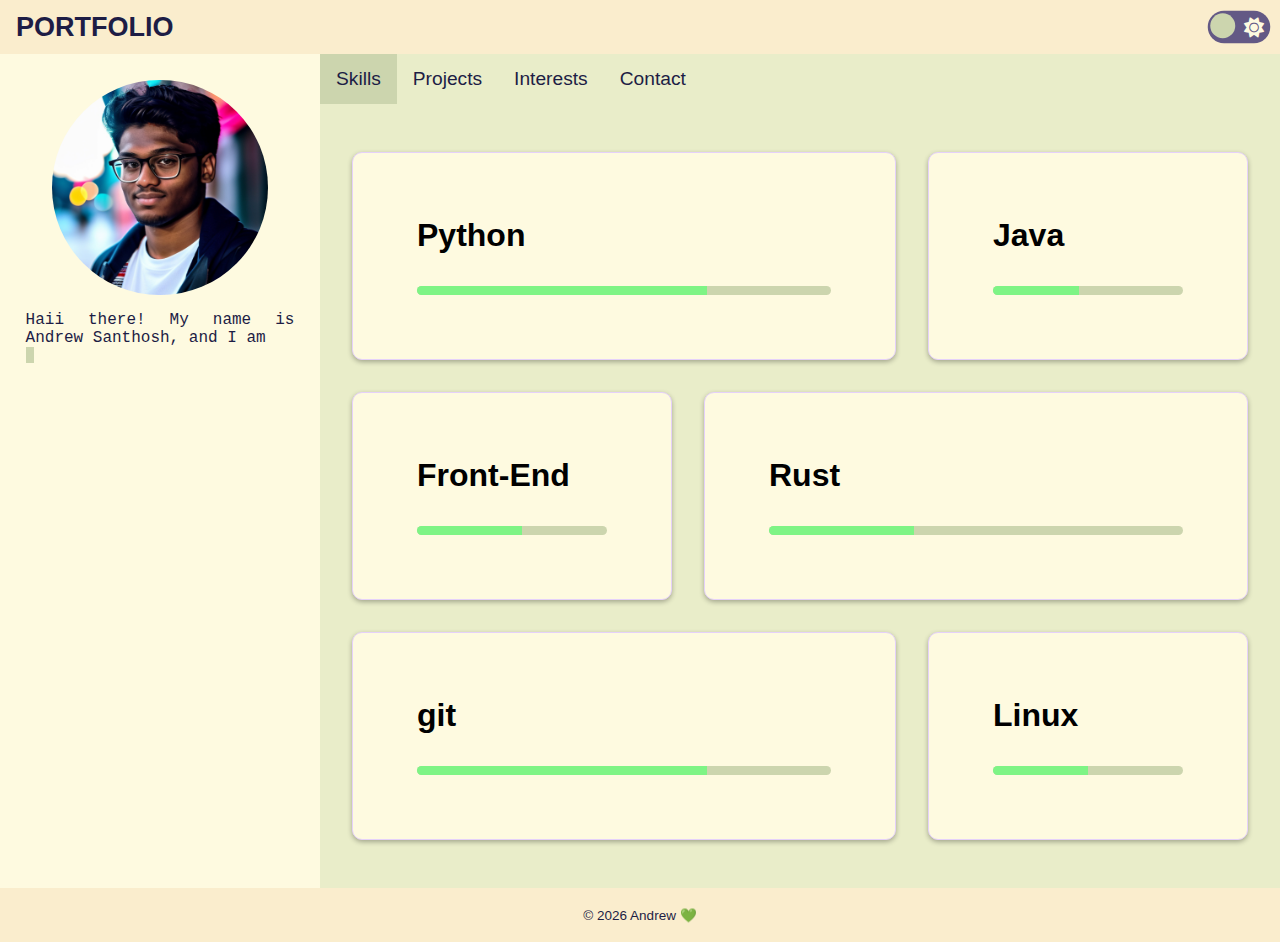
==== index.html @ c54ef0a6 "make code prettier" ====
<!DOCTYPE html>
<html lang="en" xmlns="http://www.w3.org/1999/html">
    <head>
        <meta charset="UTF-8" />
        <meta content="width=device-width, initial-scale=1.0" name="viewport" />
        <title>My Portfolio</title>
        <link
            href="https://cdnjs.cloudflare.com/ajax/libs/font-awesome/6.4.0/css/all.min.css"
            rel="stylesheet"
        />
        <link href="static/css/style.css" rel="stylesheet" />
        <link href="static/css/tab.css" rel="stylesheet" />
        <script src="static/js/main.js"></script>
    </head>
    <body>
        <header>
            <h1>PORTFOLIO</h1>
            <nav>
                <ul>
                    <div class="theme-switch">
                        <input class="checkbox" id="checkbox" type="checkbox" />
                        <label class="label" for="checkbox">
                            <i class="fas fa-moon"></i>
                            <i class="fas fa-sun"></i>
                            <div class="ball"></div>
                        </label>
                        <script src="static/js/changeTheme.js"></script>
                    </div>
                    <!-- TODO -->
                </ul>
            </nav>
        </header>
        <div class="container">
            <div class="left-container" id="left-container">
                <div class="profile-pic">
                    <img
                        alt="Profile Picture"
                        src="static/images/profile.jpg"
                    />
                </div>
                <div class="info">
                    <p id="intro"></p>
                </div>
                <span class="cursor" id="cursor"></span>
                <script>
                    setRandomIntro()
                </script>
            </div>
            <div class="right-container">
                <div class="tab">
                    <button
                        class="tab-links"
                        id="active"
                        onclick="openTab(event, 'Skills')"
                    >Skills</button>
                    <button
                        class="tab-links"
                        onclick="openTab(event, 'Projects')"
                    >Projects</button>
                    <button
                        class="tab-links"
                        onclick="openTab(event, 'Interests')"
                    >Interests</button>
                    <button
                        class="tab-links"
                        onclick="openTab(event, 'Contact')"
                    >Contact</button>
                </div>

                <!-- Tab content -->
                <div class="tab-content" id="Skills">
                    <link href="static/css/skills.css" rel="stylesheet" />
                    <div class="skill-cards" id="skill-cards"></div>
                    <script src="static/js/skills.js"></script>
                    <script>
                        addSkillCards()
                    </script>
                </div>

                <div class="tab-content" id="Projects">
                    <link href="static/css/projects.css" rel="stylesheet" />
                    <div class="project-cards" id="project-cards"></div>
                    <script src="static/js/projects.js"></script>
                    <script>
                        addProjectCards()
                    </script>
                </div>

                <div class="tab-content" id="Interests">
                    <link href="static/css/interests.css" rel="stylesheet" />
                    <div class="interest-cards" id="interest-cards"></div>
                    <script src="static/js/interests.js"></script>
                    <script>
                        addInterestCards()
                    </script>
                </div>

                <div class="tab-content" id="Contact">
                    <link href="static/css/contact.css" rel="stylesheet" />
                    <div class="contact-cards" id="contact-cards"></div>
                    <script src="static/js/contact.js"></script>
                    <script>
                        addContactCards()
                    </script>
                </div>

                <script>
                    document.getElementById('active').click()
                </script>
                <script>
                    window.addEventListener('resize', resizePageHeight)
                </script>
                <script>
                    resizePageHeight()
                </script>
            </div>
        </div>
        <footer>
            <p>
                &copy;
                <span id="currentYear">
                    <script>
                        setCurrentYear()
                    </script>
                </span>
                Andrew 💚
            </p>
        </footer>
    </body>
</html>
---- static/css/style.css ----
@import 'colors.css';

* {
    box-sizing: border-box;
    margin: 0;
    padding: 0;
    transition: all cubic-bezier(0.08, 1.25, 0, 1.25) 0.5s;
    @import url('https://fonts.googleapis.com/css2?family=Roboto:ital,wght@0,300;0,400;0,500;0,700;1,300;1,400;1,500;1,700&display=swap');
    @import url('https://fonts.googleapis.com/css2?family=Source+Code+Pro&display=swap');
}

.container {
    background-color: var(--secondary-color);
    display: flex;
    flex-direction: row;
    font-family: 'Roboto', sans-serif;
}

.dark .container {
    background-color: var(--secondary-color-dark);
}

.container h1 {
    font-size: 6vw;
    font-weight: bolder;
}

.container h2 {
    font-size: 4vw;
    font-weight: bold;
}

.container h3 {
    font-size: 2vw;
    font-weight: bold;
}

.container h4 {
    font-size: 1.8vw;
    font-weight: bold;
}

.container p {
    font-size: 1.5vw;
    font-weight: normal;
    margin-top: 0.5em;
}

.center-align {
    text-align: center;
}

.left-container {
    background-color: var(--secondary-color);
    color: var(--font-color);
    padding: 2vw;
    width: 25%;
}

.dark .left-container {
    background-color: var(--secondary-color-dark);
    color: var(--font-color-dark);
}

.profile-pic {
    align-items: center;
    display: flex;
    justify-content: center;
    pointer-events: none;
}

.profile-pic img {
    border-radius: 50%;
    max-height: 100%;
    max-width: 80%;
    position: relative;
    top: 0;
}

#personal-info-text {
    margin-top: 1em;
    text-align: center;
}

.info {
    display: flex;
    flex-direction: column;
    margin-top: 0.5em;
}

.info p {
    font-family: 'Source Code Pro', monospace;
    font-size: 1.25vw;
    margin-top: 0.5em;
    text-align: justify;
}

.cursor {
    animation: blink 0.5s infinite;
    background-color: var(--primary-color);
    display: inline-block;
    height: 1em;
    text-align: left;
    width: 0.5em;
}

@keyframes blink {
    50% {
        opacity: 0;
    }
}

.dark .cursor {
    background-color: var(--primary-color-dark);
}

header,
footer {
    align-items: center;
    background-color: var(--secondary-variant-color);
    color: var(--font-color);
    display: flex;
    font-family: 'Roboto', sans-serif;
    height: 6vh;
    justify-content: space-between;
    padding: 1em;
    position: relative;
    width: 100%;
}

.dark header,
.dark footer {
    background-color: var(--secondary-variant-color-dark);
    color: var(--font-color-dark);
}

.dark header a,
.dark footer a {
    color: var(--font-color-dark);
}

footer {
    justify-content: center;
    text-align: center;
}

header h1 {
    font-size: 3vh;
    font-weight: bolder;
}

footer p {
    font-size: 1.5vh;
    font-weight: 300;
}

.bold-text {
    font-weight: bold;
}

.right-container {
    background-color: var(--primary-variant-color);
    height: auto;
    width: 75%;
}

.dark .right-container {
    background-color: var(--primary-variant-color-dark);
}

.checkbox {
    opacity: 0;
    position: absolute;
}

.label {
    align-items: center;
    background-color: var(--primary-color-dark);
    border-radius: 50px;
    display: flex;
    height: 1.625em;
    justify-content: space-between;
    padding: 0.3125em;
    position: relative;
    transform: scale(1.25);
    width: 3.125em;
}

.dark .label {
    background-color: var(--primary-color);
}

.ball {
    background-color: var(--primary-color);
    border-radius: 50%;
    height: 1.25em;
    left: 0.125em;
    position: absolute;
    top: 0.125em;
    width: 1.25em;
}

.dark .ball {
    background-color: var(--primary-color-dark);
}

.checkbox:checked + .label .ball {
    transform: translateX(1.5em);
}

.fa-moon {
    color: var(--primary-color-dark);
}

.fa-sun {
    color: var(--secondary-color);
}

@media screen and (max-width: 800px) {
    .container {
        flex-direction: column;
    }

    .container h1 {
        font-size: 6vh;
    }

    .container h2 {
        font-size: 4vh;
    }

    .container h3 {
        font-size: 2vh;
    }

    .container h4 {
        font-size: 1.7vh;
        padding-top: 0.5em;
    }

    .container p {
        font-size: 1.5vh;
    }

    .left-container {
        display: block;
        width: 100%;
    }

    .right-container {
        width: 100%;
    }

    .profile-pic img {
        border-radius: 50%;
        max-height: 100%;
        max-width: 25%;
    }

    #personal-info-text {
        margin-top: 0;
        text-align: left;
    }

    .info {
        display: block;
        margin-top: 0.5em;
    }

    .info p {
        font-size: 1.7vh;
        margin-top: 1em;
        text-align: justify;
    }

    .label {
        transform: scale(1);
    }
}

@media screen and (max-width: 480px) {
    .profile-pic img {
        max-width: 50%;
    }
}
---- static/css/tab.css ----
@import 'colors.css';

.tab {
    background-color: var(--primary-variant-color);
    color: var(--font-color);
    overflow: hidden;
}

.dark .tab {
    background-color: var(--primary-variant-color-dark);
    color: var(--font-color-dark);
}

.tab button {
    background-color: inherit;
    border: none;
    color: var(--font-color);
    cursor: pointer;
    float: left;
    font-size: 1.5vw;
    outline: none;
    padding: 14px 16px;
}

.dark .tab button {
    color: var(--font-color-dark);
}

.tab button:hover {
    background-color: var(--hover-color);
}

.dark .tab button:hover {
    background-color: var(--hover-color-dark);
}

.tab button.active {
    background-color: var(--primary-color);
}

.dark .tab button.active {
    background-color: var(--primary-color-dark);
}

@media screen and (max-width: 800px) {
    .tab button {
        font-size: 1.5vh;
    }
}
---- static/css/skills.css ----
@import 'colors.css';

.skill-cards {
    align-items: center;
    display: flex;
    flex-wrap: wrap;
    gap: 2em;
    justify-content: center;
    justify-items: center;
    margin-bottom: 3em;
    margin-top: 3em;
}

.card,
.wide-card {
    background-color: var(--secondary-color);
    border: 1px solid #e5d1fa;
    border-radius: 10px;
    box-shadow: 0 2px 5px rgba(0, 0, 0, 0.3);
    padding: 4em;
    width: calc(40% - 4em);
}

.wide-card {
    width: calc(60% - 2em);
}

.dark .card,
.dark .wide-card {
    background: var(--secondary-color-dark);
    border: 1px solid #555555;
    color: var(--font-color-dark);
}

.card:hover,
.wide-card:hover {
    background-color: var(--hover-color);
    transform: translateY(-5px);
}

.dark .card:hover,
.dark .wide-card:hover {
    background-color: var(--hover-color-dark);
}

.skill-cards h3 {
    font-size: 2rem;
    font-weight: bold;
    margin-bottom: 1em;
}

.progress-bar {
    background-color: var(--primary-color);
    border-radius: 10px;
    height: 1vh;
    overflow: hidden;
    width: 100%;
}

.dark .progress-bar {
    background-color: var(--primary-color-dark);
}

.progress {
    height: 100%;
    width: 0;
}

@media screen and (max-width: 800px) {
    .skill-cards {
        flex-wrap: wrap;
        justify-content: center;
    }

    .card,
    .wide-card {
        padding: 2em;
        width: calc(100% - 2em);
    }
}
---- static/css/projects.css ----
@import 'colors.css';

.project-cards {
    align-items: stretch;
    display: flex;
    flex-wrap: wrap;
    gap: 2em;
    justify-content: center;
    justify-items: center;
    margin-bottom: 3em;
    margin-top: 3em;
    position: relative;
}

.project-card {
    background-color: var(--secondary-color);
    border: 1px solid #e5d1fa;
    border-radius: 10px;
    box-shadow: 0 2px 5px rgba(0, 0, 0, 0.3);
    width: calc(50% - 3em);
}

.dark .project-card {
    background: var(--secondary-color-dark);
    border: 1px solid #555555;
    color: var(--font-color-dark);
}

.project-card:hover {
    background-color: var(--hover-color);
    transform: translateY(-5px);
}

.dark .project-card:hover {
    background-color: var(--hover-color-dark);
}

.project-content {
    padding: 2em;
}

.project-content h3 {
    font-size: 2rem;
    font-weight: bold;
    margin-bottom: 1em;
}

.project-content p {
    color: var(--font-color);
    font-size: 1.2rem;
    line-height: 1.5;
    margin-bottom: 0;
    text-align: justify;
}

.dark .project-content p {
    color: var(--font-color-dark);
}

.project-pic {
    height: 55%;
}

.project-pic img {
    border-radius: 10px;
    height: 100%;
    object-fit: cover;
    width: 100%;
}

.project-tags {
    display: flex;
    flex-wrap: wrap;
    gap: 1em;
    opacity: 0;
    padding: 1em;
    pointer-events: none;
    position: inherit;
}

.project-tags span {
    background-color: var(--primary-color);
    border-radius: 10px;
    color: var(--font-color);
    font-size: 1.2rem;
    padding: 0.5em 1em;
}

.dark .project-tags span {
    background-color: var(--primary-color-dark);
    color: var(--font-color-dark);
}

.project-card:hover .project-tags {
    opacity: 100%;
    pointer-events: all;
}

@media screen and (max-width: 800px) {
    .project-cards {
        align-content: center;
        flex-direction: column;
    }

    .project-card {
        height: auto;
        width: calc(100% - 2em);
    }

    .project-content {
        padding: 1em;
    }

    .project-content h3 {
        font-size: 1.5rem;
        font-weight: bold;
        margin-bottom: 1em;
    }

    .project-content p {
        font-size: 1rem;
        line-height: 1.4;
        margin-bottom: 0;
        text-align: justify;
    }

    .project-tags {
        gap: 0.5em;
        opacity: 1;
        pointer-events: all;
        position: inherit;
    }
}
---- static/css/interests.css ----
@import 'colors.css';

.interest-cards {
    align-items: center;
    display: flex;
    flex-wrap: wrap;
    gap: 2em;
    justify-content: center;
    justify-items: center;
    margin-bottom: 3em;
    margin-top: 3em;
}

.interest-card {
    background-color: var(--secondary-color);
    border: 1px solid #e5d1fa;
    border-radius: 10px;
    box-shadow: 0 2px 5px rgba(0, 0, 0, 0.3);
    display: flex;
    flex-direction: row;
    height: auto;
    width: calc(100% - 4em);
}

.dark .interest-card {
    background: var(--secondary-color-dark);
    border: 1px solid #555555;
    color: var(--font-color-dark);
}

.interest-card:hover {
    background-color: var(--hover-color);
    transform: translateY(-5px);
}

.dark .interest-card:hover {
    background-color: var(--hover-color-dark);
}

.interest-content {
    align-items: center;
    display: flex;
    flex-direction: column;
    gap: 1em;
    justify-content: center;
    padding: 3em;
    text-align: justify;
    width: 75%;
}

.interest-content h3 {
    font-size: 2rem;
    font-weight: bold;
}

.interest-pic {
    position: relative;
    width: 25%;
}

.interest-pic img {
    bottom: 0;
    margin: auto;
    max-height: 100%;
    object-fit: scale-down;
    position: absolute;
    top: 0;
    width: 100%;
}

.interest-pic::before {
    background-image: linear-gradient(
        to right,
        rgba(255, 255, 255, 0),
        #fefae0aa
    );
    border-radius: 10px;
    content: '';
    height: 100%;
    left: 0;
    pointer-events: none;
    position: absolute;
    top: 0;
    width: 100%;
    z-index: 1;
}

.dark .interest-pic::before {
    background-image: linear-gradient(
        to right,
        rgba(255, 255, 255, 0),
        #393053aa
    );
}

@media screen and (max-width: 800px) {
    .interest-card {
        width: calc(100% - 2em);
    }

    .interest-content {
        padding: 1em;
        width: 60%;
    }

    .interest-content h3 {
        font-size: 1.5rem;
    }

    .interest-pic {
        width: 40%;
    }

    .interest-pic img {
        max-height: 50%;
    }
}
---- static/css/contact.css ----
@import 'colors.css';

.contact-cards {
    align-items: center;
    background-color: var(--primary-variant-color);
    color: var(--font-color);
    display: flex;
    flex-direction: row;
    flex-wrap: wrap;
    gap: 2em;
    justify-content: center;
    margin-bottom: 3em;
    margin-top: 3em;
}

.dark .contact-cards {
    background-color: var(--primary-variant-color-dark);
    color: var(--font-color-dark);
}

.contact-item {
    background-color: var(--secondary-color);
    border: 1px solid #e5d1fa;
    border-radius: 10px;
    box-shadow: 0 2px 5px rgba(0, 0, 0, 0.1);
    padding: 2em;
    width: calc(50% - 3em);
}

.dark .contact-item {
    background-color: var(--secondary-color-dark);
    border: 1px solid #555555;
    color: var(--font-color-dark);
}

.contact-item:hover {
    background-color: var(--hover-color);
    transform: translateY(-5px);
}

.dark .contact-item:hover {
    background-color: var(--hover-color-dark);
}

.contact-item h3 {
    font-size: 2rem;
    font-weight: bold;
    margin-bottom: 1em;
}

.contact-item p {
    color: var(--font-color);
    font-size: 1.2rem;
    line-height: 1.5;
    margin-bottom: 0;
}

.dark .contact-item p {
    color: var(--font-color-dark);
}

.contact-item a {
    color: var(--font-color);
    text-decoration: none;
}

.dark .contact-item a {
    color: #bbbbbb;
}

@media screen and (max-width: 800px) {
    .contact-cards {
        flex-direction: column;
    }

    .contact-item {
        height: auto;
        width: calc(100% - 2em);
    }

    .contact-item h3 {
        font-size: 1.5rem;
        margin-bottom: 0.5em;
    }

    .contact-item p {
        font-size: 1rem;
    }

    .contact-item a {
        font-size: 0.8rem;
    }
}
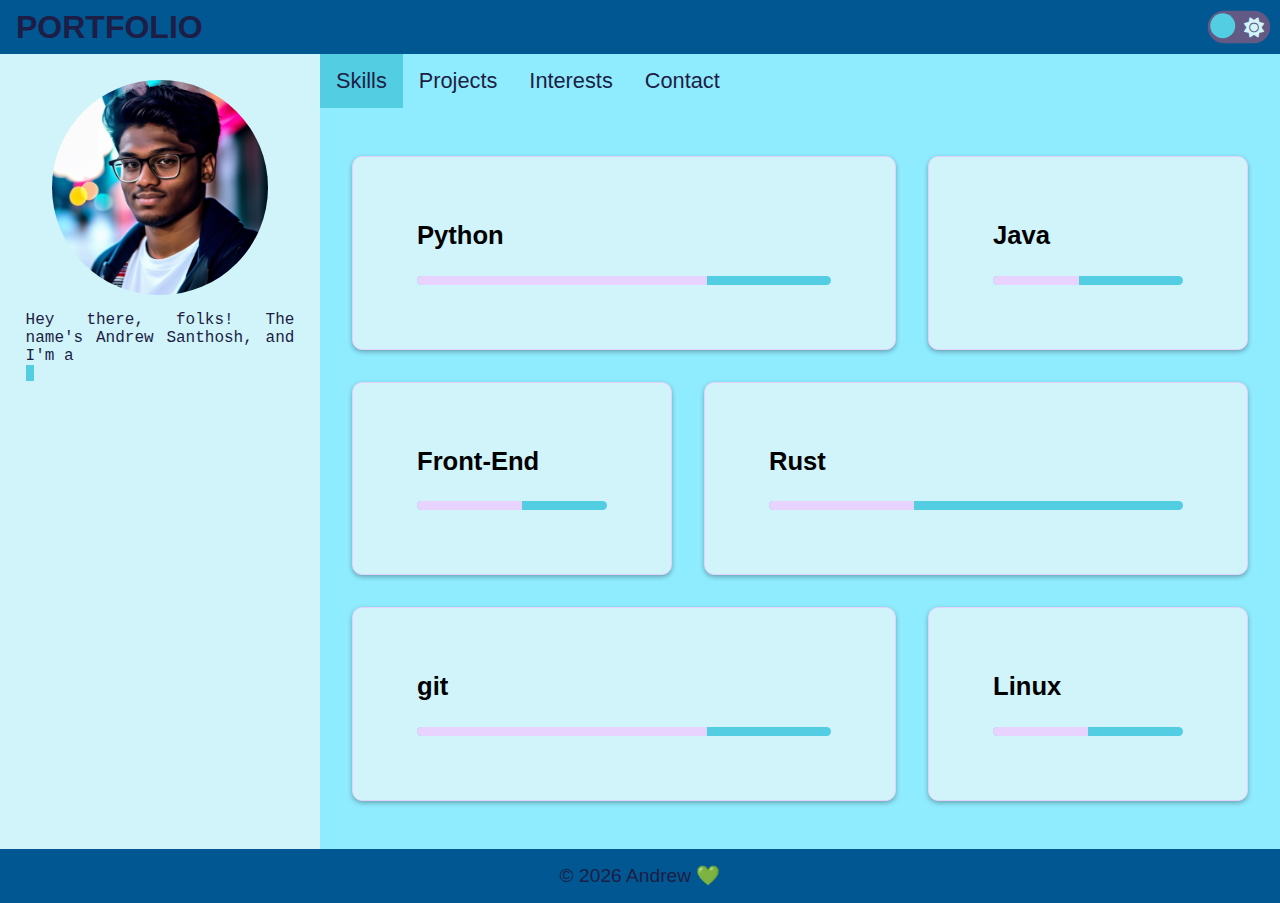
==== commit 3277aac2: "smul changes" ====
--- a/index.html
+++ b/index.html
@@ -107,12 +107,6 @@
                 <script>
                     document.getElementById('active').click()
                 </script>
-                <script>
-                    window.addEventListener('resize', resizePageHeight)
-                </script>
-                <script>
-                    resizePageHeight()
-                </script>
             </div>
         </div>
         <footer>
--- a/static/css/style.css
+++ b/static/css/style.css
@@ -55,6 +55,7 @@
     color: var(--font-color);
     padding: 2vw;
     width: 25%;
+    height: auto;
 }
 
 .dark .left-container {
@@ -145,12 +146,12 @@
 }
 
 header h1 {
-    font-size: 3vh;
+    font-size: 2.5vw;
     font-weight: bolder;
 }
 
 footer p {
-    font-size: 1.5vh;
+    font-size: 1.5vw;
     font-weight: 300;
 }
 
@@ -276,6 +277,14 @@
     .label {
         transform: scale(1);
     }
+
+    footer p {
+        font-size: 1.5vh;
+    }
+
+    header h1 {
+        font-size: 3vh;
+    }
 }
 
 @media screen and (max-width: 480px) {
--- a/static/css/tab.css
+++ b/static/css/tab.css
@@ -17,7 +17,7 @@
     color: var(--font-color);
     cursor: pointer;
     float: left;
-    font-size: 1.5vw;
+    font-size: 1.7vw;
     outline: none;
     padding: 14px 16px;
 }
@@ -44,6 +44,6 @@
 
 @media screen and (max-width: 800px) {
     .tab button {
-        font-size: 1.5vh;
+        font-size: 1.7vh;
     }
 }
--- a/static/css/skills.css
+++ b/static/css/skills.css
@@ -44,7 +44,7 @@
 }
 
 .skill-cards h3 {
-    font-size: 2rem;
+    font-size: 2vw;
     font-weight: bold;
     margin-bottom: 1em;
 }
@@ -77,4 +77,8 @@
         padding: 2em;
         width: calc(100% - 2em);
     }
+
+    .skill-cards h3 {
+        font-size: 2vh;
+    }
 }
--- a/static/css/projects.css
+++ b/static/css/projects.css
@@ -40,14 +40,14 @@
 }
 
 .project-content h3 {
-    font-size: 2rem;
+    font-size: 2vw;
     font-weight: bold;
     margin-bottom: 1em;
 }
 
 .project-content p {
     color: var(--font-color);
-    font-size: 1.2rem;
+    font-size: 1.5vw;
     line-height: 1.5;
     margin-bottom: 0;
     text-align: justify;
@@ -82,7 +82,7 @@
     background-color: var(--primary-color);
     border-radius: 10px;
     color: var(--font-color);
-    font-size: 1.2rem;
+    font-size: 1.2vw;
     padding: 0.5em 1em;
 }
 
@@ -130,4 +130,8 @@
         pointer-events: all;
         position: inherit;
     }
+
+    .project-tags span {
+        font-size: 1.5vh;
+    }
 }
--- a/static/css/interests.css
+++ b/static/css/interests.css
@@ -49,8 +49,12 @@
 }
 
 .interest-content h3 {
-    font-size: 2rem;
+    font-size: 2vw;
     font-weight: bold;
+}
+
+.interest-content p {
+    font-size: 1.5vw;
 }
 
 .interest-pic {
@@ -104,7 +108,11 @@
     }
 
     .interest-content h3 {
-        font-size: 1.5rem;
+        font-size: 2vh;
+    }
+
+    .interest-content p {
+        font-size: 1.5vh;
     }
 
     .interest-pic {
--- a/static/css/contact.css
+++ b/static/css/contact.css
@@ -43,14 +43,14 @@
 }
 
 .contact-item h3 {
-    font-size: 2rem;
+    font-size: 2vw;
     font-weight: bold;
     margin-bottom: 1em;
 }
 
 .contact-item p {
     color: var(--font-color);
-    font-size: 1.2rem;
+    font-size: 1.2vw;
     line-height: 1.5;
     margin-bottom: 0;
 }
@@ -79,15 +79,15 @@
     }
 
     .contact-item h3 {
-        font-size: 1.5rem;
-        margin-bottom: 0.5em;
+        font-size: 2vh;
+        margin-bottom: 0.5vh;
     }
 
     .contact-item p {
-        font-size: 1rem;
+        font-size: 1.5vh;
     }
 
     .contact-item a {
-        font-size: 0.8rem;
+        font-size: 0.8vh;
     }
 }
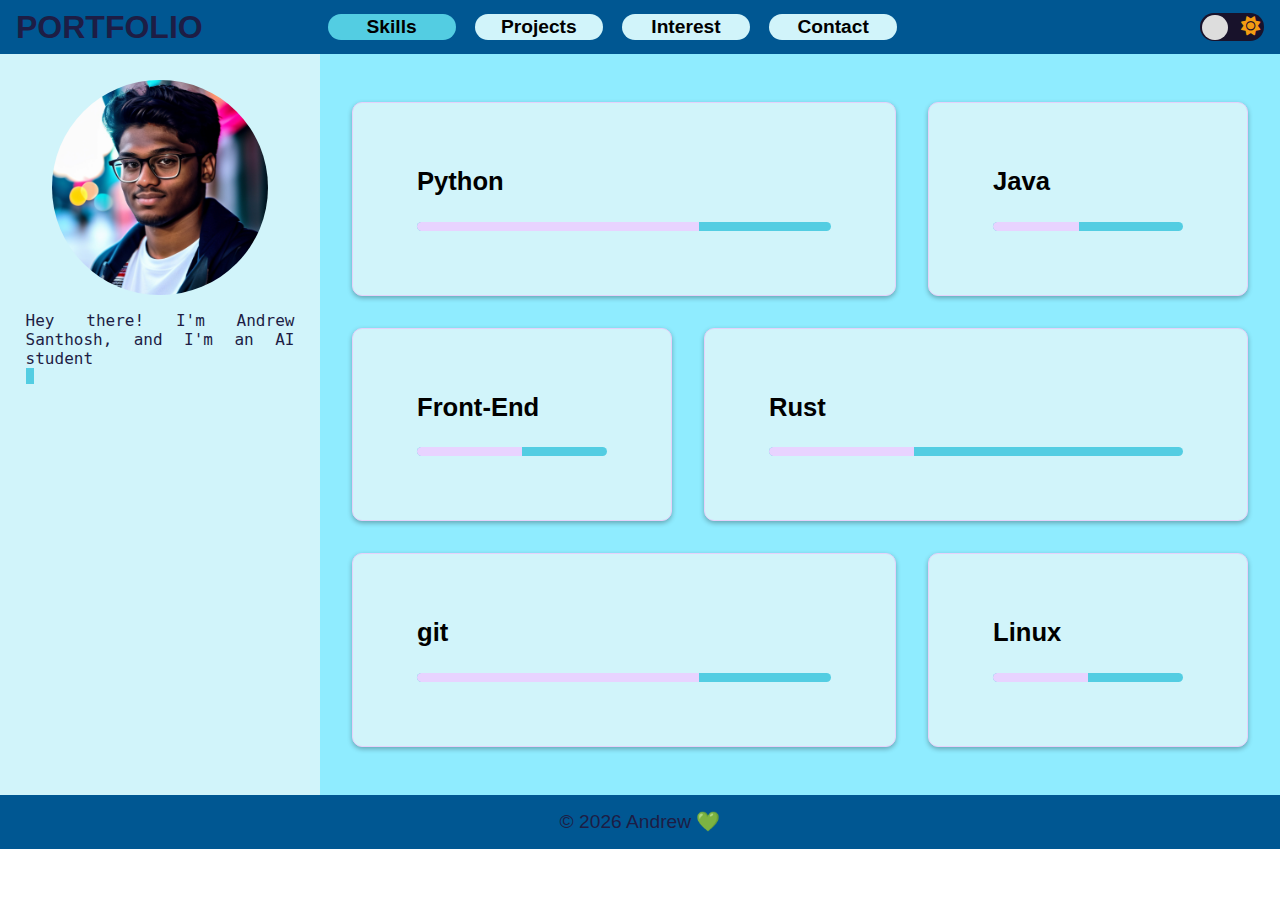
==== commit 8acdb1b7: "improve tab buttons removed zombie code" ====
--- a/index.html
+++ b/index.html
@@ -9,26 +9,82 @@
             rel="stylesheet"
         />
         <link href="static/css/style.css" rel="stylesheet" />
-        <link href="static/css/tab.css" rel="stylesheet" />
         <script src="static/js/main.js"></script>
     </head>
     <body>
         <header>
-            <h1>PORTFOLIO</h1>
-            <nav>
-                <ul>
-                    <div class="theme-switch">
-                        <input class="checkbox" id="checkbox" type="checkbox" />
-                        <label class="label" for="checkbox">
-                            <i class="fas fa-moon"></i>
-                            <i class="fas fa-sun"></i>
-                            <div class="ball"></div>
-                        </label>
-                        <script src="static/js/changeTheme.js"></script>
-                    </div>
-                    <!-- TODO -->
-                </ul>
-            </nav>
+            <h1 id="page-title">PORTFOLIO</h1>
+            <div class="nav-buttons">
+                <button
+                    class="nav-button-item"
+                    id="active"
+                    onclick="openTab(event, 'Skills')"
+                >
+                    Skills
+                </button>
+                <button
+                    class="nav-button-item"
+                    onclick="openTab(event, 'Projects')"
+                >
+                    Projects
+                </button>
+                <button
+                    class="nav-button-item"
+                    onclick="openTab(event, 'Interests')"
+                >
+                    Interest
+                </button>
+                <button
+                    class="nav-button-item"
+                    onclick="openTab(event, 'Contact')"
+                >
+                    Contact
+                </button>
+            </div>
+
+            <div class="theme-switch">
+                <input class="checkbox" id="toggle-night" type="checkbox" />
+                <label class="checkbox-label" for="toggle-night">
+                    <i class="fas fa-moon"></i>
+                    <i class="fas fa-sun"></i>
+                    <span class="ball"></span>
+                </label>
+
+                <script src="static/js/changeTheme.js"></script>
+            </div>
+            <script>
+                const navButtons = document.querySelector('.nav-buttons')
+                const themeSwitch = document.querySelector('.theme-switch')
+                const header = document.querySelector('header')
+
+                // Detect changes in the screen width
+                window.addEventListener('resize', function () {
+                    const screenWidth =
+                        window.innerWidth ||
+                        document.documentElement.clientWidth ||
+                        document.body.clientWidth
+                    console.log(screenWidth)
+
+                    // If the screen width is less than 800px and the divs haven't been swapped, swap them
+                    if (screenWidth < 800) {
+                        header.insertBefore(themeSwitch, navButtons)
+                        console.log('swapped')
+                    }
+                    // If the screen width is greater than or equal to 800px and the divs have been swapped, swap them back
+                    else if (screenWidth >= 800) {
+                        header.insertBefore(navButtons, themeSwitch)
+                    }
+                })
+
+                // Swap the positions of the div elements on page load if necessary
+                const screenWidth =
+                    window.innerWidth ||
+                    document.documentElement.clientWidth ||
+                    document.body.clientWidth
+                if (screenWidth < 800) {
+                    header.insertBefore(themeSwitch, navButtons)
+                }
+            </script>
         </header>
         <div class="container">
             <div class="left-container" id="left-container">
@@ -47,27 +103,6 @@
                 </script>
             </div>
             <div class="right-container">
-                <div class="tab">
-                    <button
-                        class="tab-links"
-                        id="active"
-                        onclick="openTab(event, 'Skills')"
-                    >Skills</button>
-                    <button
-                        class="tab-links"
-                        onclick="openTab(event, 'Projects')"
-                    >Projects</button>
-                    <button
-                        class="tab-links"
-                        onclick="openTab(event, 'Interests')"
-                    >Interests</button>
-                    <button
-                        class="tab-links"
-                        onclick="openTab(event, 'Contact')"
-                    >Contact</button>
-                </div>
-
-                <!-- Tab content -->
                 <div class="tab-content" id="Skills">
                     <link href="static/css/skills.css" rel="stylesheet" />
                     <div class="skill-cards" id="skill-cards"></div>
--- a/static/css/style.css
+++ b/static/css/style.css
@@ -20,36 +20,6 @@
     background-color: var(--secondary-color-dark);
 }
 
-.container h1 {
-    font-size: 6vw;
-    font-weight: bolder;
-}
-
-.container h2 {
-    font-size: 4vw;
-    font-weight: bold;
-}
-
-.container h3 {
-    font-size: 2vw;
-    font-weight: bold;
-}
-
-.container h4 {
-    font-size: 1.8vw;
-    font-weight: bold;
-}
-
-.container p {
-    font-size: 1.5vw;
-    font-weight: normal;
-    margin-top: 0.5em;
-}
-
-.center-align {
-    text-align: center;
-}
-
 .left-container {
     background-color: var(--secondary-color);
     color: var(--font-color);
@@ -76,11 +46,6 @@
     max-width: 80%;
     position: relative;
     top: 0;
-}
-
-#personal-info-text {
-    margin-top: 1em;
-    text-align: center;
 }
 
 .info {
@@ -117,16 +82,126 @@
 
 header,
 footer {
-    align-items: center;
     background-color: var(--secondary-variant-color);
     color: var(--font-color);
-    display: flex;
+    display: inline-flex;
     font-family: 'Roboto', sans-serif;
     height: 6vh;
-    justify-content: space-between;
     padding: 1em;
     position: relative;
     width: 100%;
+    justify-content: flex-start;
+    align-items: center;
+}
+
+#page-title {
+    margin: 0;
+    font-size: 2.5vw;
+    width: 25%;
+}
+
+.nav-buttons {
+    display: inline-flex;
+    flex-direction: row;
+    justify-content: flex-start;
+    width: 70%;
+}
+
+.nav-button-item {
+    margin-right: 1em;
+    width: 10vw;
+    height: 2vw;
+    border-radius: 50px;
+    text-align: center;
+    background-color: var(--secondary-color);
+    cursor: pointer;
+    border: none;
+    font-size: 1.5vw;
+    font-weight: bold;
+}
+
+.dark .nav-button-item {
+    background-color: var(--secondary-color-dark);
+    color: var(--font-color-dark);
+}
+
+.nav-button-item button {
+    background-color: transparent;
+    border: none;
+    color: var(--font-color);
+    cursor: pointer;
+    font-weight: bold;
+    height: 100%;
+    width: 100%;
+}
+
+.dark .nav-button-item button {
+    color: var(--font-color-dark);
+}
+
+.nav-button-item:hover {
+    background-color: var(--hover-color);
+}
+
+.dark .nav-button-item:hover {
+    background-color: var(--hover-color-dark);
+}
+
+#active {
+    background-color: var(--primary-color);
+}
+
+.dark #active {
+    background-color: var(--primary-color-dark);
+}
+
+.nav-button-item:last-child {
+    margin-right: 0;
+}
+
+.checkbox {
+    opacity: 0;
+    position: absolute;
+}
+
+.checkbox-label {
+    background-color: var(--secondary-variant-color-dark);
+    width: 5vw;
+    height: 2.25vw;
+    border-radius: 50px;
+    position: relative;
+    padding: 0 0.5vh;
+    cursor: pointer;
+    display: flex;
+    justify-content: space-between;
+    align-items: center;
+    font-size: 1.5vw;
+}
+
+.dark .checkbox-label {
+    background-color: var(--secondary-variant-color);
+}
+
+.fa-moon {
+    color: #f1c40f;
+}
+
+.fa-sun {
+    color: #f39c12;
+}
+
+.checkbox-label .ball {
+    background-color: var(--font-color-dark);
+    width: 2vw;
+    height: 2vw;
+    position: absolute;
+    left: 2px;
+    top: 2px;
+    border-radius: 50%;
+}
+
+.checkbox:checked + .checkbox-label .ball {
+    transform: translateX(2.7vw);
 }
 
 .dark header,
@@ -169,78 +244,56 @@
     background-color: var(--primary-variant-color-dark);
 }
 
-.checkbox {
-    opacity: 0;
-    position: absolute;
-}
-
-.label {
-    align-items: center;
-    background-color: var(--primary-color-dark);
-    border-radius: 50px;
-    display: flex;
-    height: 1.625em;
-    justify-content: space-between;
-    padding: 0.3125em;
-    position: relative;
-    transform: scale(1.25);
-    width: 3.125em;
-}
-
-.dark .label {
-    background-color: var(--primary-color);
-}
-
-.ball {
-    background-color: var(--primary-color);
-    border-radius: 50%;
-    height: 1.25em;
-    left: 0.125em;
-    position: absolute;
-    top: 0.125em;
-    width: 1.25em;
-}
-
-.dark .ball {
-    background-color: var(--primary-color-dark);
-}
-
-.checkbox:checked + .label .ball {
-    transform: translateX(1.5em);
-}
-
-.fa-moon {
-    color: var(--primary-color-dark);
-}
-
-.fa-sun {
-    color: var(--secondary-color);
-}
-
 @media screen and (max-width: 800px) {
+    header {
+        height: 12vh;
+        display: block;
+    }
+
+    #page-title {
+        display: inline-block;
+        width: 80vw;
+        font-size: 3vh;
+    }
+
+    .theme-switch {
+        display: inline-block;
+        align-content: center;
+        width: 10vw;
+        scale: 1;
+    }
+
+    .nav-buttons {
+        padding-top: 1em;
+        display: inline-flex;
+        width: 100%;
+        justify-content: center;
+    }
+
+    .nav-button-item {
+        width: 10vh;
+        margin-bottom: 0.5em;
+        font-size: 1.5vh;
+        height: 4vh;
+    }
+
+    .checkbox-label {
+        width: 5vh;
+        height: 2.67vh;
+        font-size: 1.5vh;
+    }
+
+    .checkbox-label .ball {
+        width: 2.28vh;
+        height: 2.28vh;
+    }
+
+    .checkbox:checked + .checkbox-label .ball {
+        transform: translateX(2.4vh);
+    }
+
     .container {
         flex-direction: column;
-    }
-
-    .container h1 {
-        font-size: 6vh;
-    }
-
-    .container h2 {
-        font-size: 4vh;
-    }
-
-    .container h3 {
-        font-size: 2vh;
-    }
-
-    .container h4 {
-        font-size: 1.7vh;
-        padding-top: 0.5em;
-    }
-
-    .container p {
-        font-size: 1.5vh;
     }
 
     .left-container {
@@ -274,10 +327,6 @@
         text-align: justify;
     }
 
-    .label {
-        transform: scale(1);
-    }
-
     footer p {
         font-size: 1.5vh;
     }
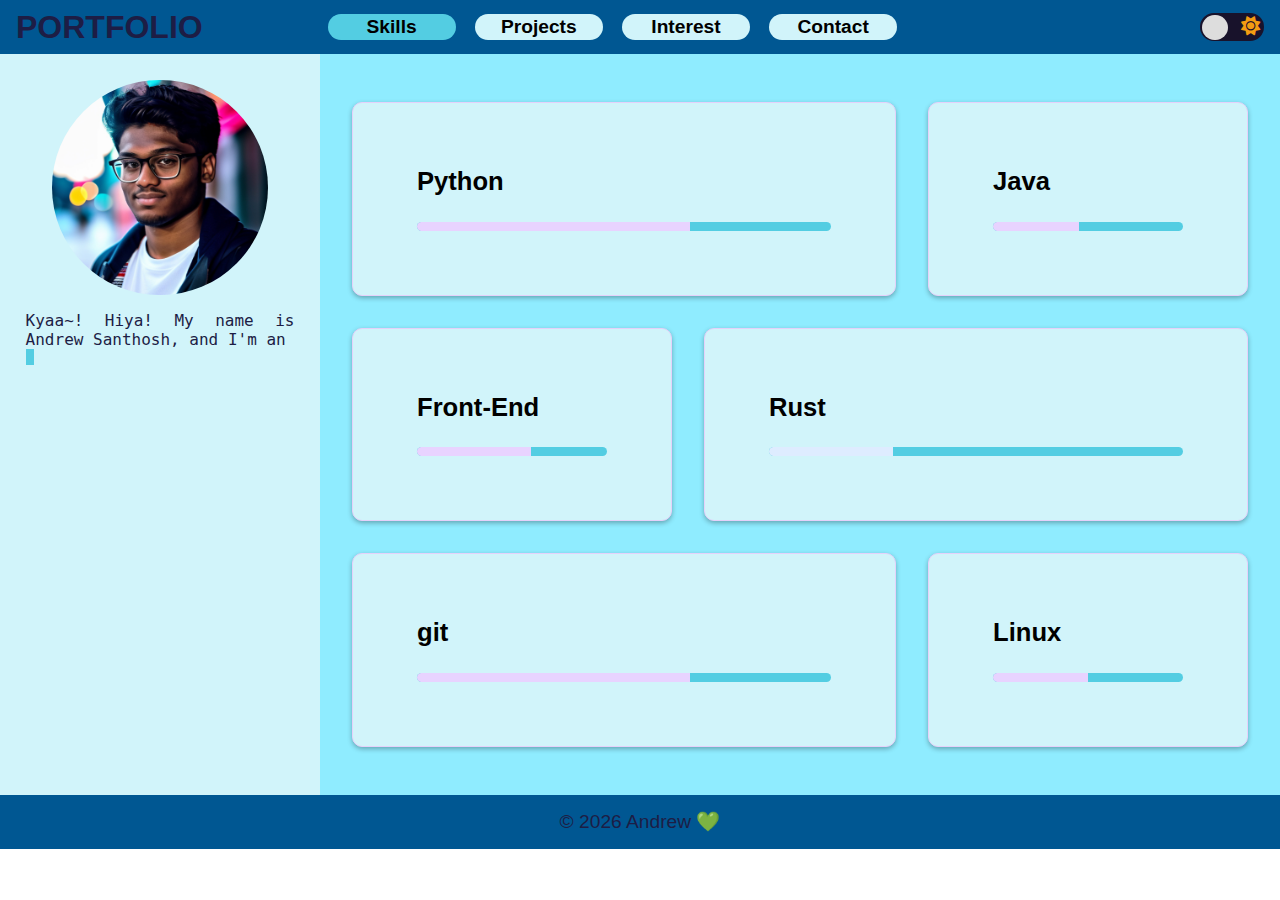
==== commit ab12eb98: "clean up + added tooltip to skills" ====
--- a/index.html
+++ b/index.html
@@ -57,33 +57,25 @@
                 const themeSwitch = document.querySelector('.theme-switch')
                 const header = document.querySelector('header')
 
-                // Detect changes in the screen width
                 window.addEventListener('resize', function () {
                     const screenWidth =
                         window.innerWidth ||
                         document.documentElement.clientWidth ||
                         document.body.clientWidth
-                    console.log(screenWidth)
 
-                    // If the screen width is less than 800px and the divs haven't been swapped, swap them
                     if (screenWidth < 800) {
                         header.insertBefore(themeSwitch, navButtons)
-                        console.log('swapped')
-                    }
-                    // If the screen width is greater than or equal to 800px and the divs have been swapped, swap them back
-                    else if (screenWidth >= 800) {
+                    } else if (screenWidth >= 800) {
                         header.insertBefore(navButtons, themeSwitch)
                     }
                 })
 
-                // Swap the positions of the div elements on page load if necessary
                 const screenWidth =
                     window.innerWidth ||
                     document.documentElement.clientWidth ||
                     document.body.clientWidth
-                if (screenWidth < 800) {
+                if (screenWidth < 800)
                     header.insertBefore(themeSwitch, navButtons)
-                }
             </script>
         </header>
         <div class="container">
--- a/static/css/skills.css
+++ b/static/css/skills.css
@@ -43,7 +43,8 @@
     background-color: var(--hover-color-dark);
 }
 
-.skill-cards h3 {
+.wide-card h3,
+.card h3 {
     font-size: 2vw;
     font-weight: bold;
     margin-bottom: 1em;
@@ -66,6 +67,41 @@
     width: 0;
 }
 
+.tooltip {
+    position: relative;
+    display: inline-block;
+}
+
+.tooltip .tooltip-text {
+    visibility: hidden;
+    width: 20vw;
+    background-color: var(--font-color);
+    color: var(--secondary-color);
+    padding: 5px;
+    border-radius: 10px;
+    top: 10%;
+    right: 10%;
+    position: absolute;
+    z-index: 1;
+    font-size: 1vw;
+    text-align: justify;
+}
+
+.dark .tooltip .tooltip-text {
+    background-color: var(--font-color-dark);
+    color: var(--secondary-color-dark);
+}
+
+.card .tooltip-text {
+    top: 75%;
+    left: 12.5%;
+}
+
+.tooltip:hover .tooltip-text {
+    visibility: visible;
+    opacity: 90%;
+}
+
 @media screen and (max-width: 800px) {
     .skill-cards {
         flex-wrap: wrap;
@@ -81,4 +117,12 @@
     .skill-cards h3 {
         font-size: 2vh;
     }
+
+    .tooltip .tooltip-text {
+        width: 70vw;
+        top: 10%;
+        right: 5%;
+        left: unset;
+        font-size: 1.2vh;
+    }
 }
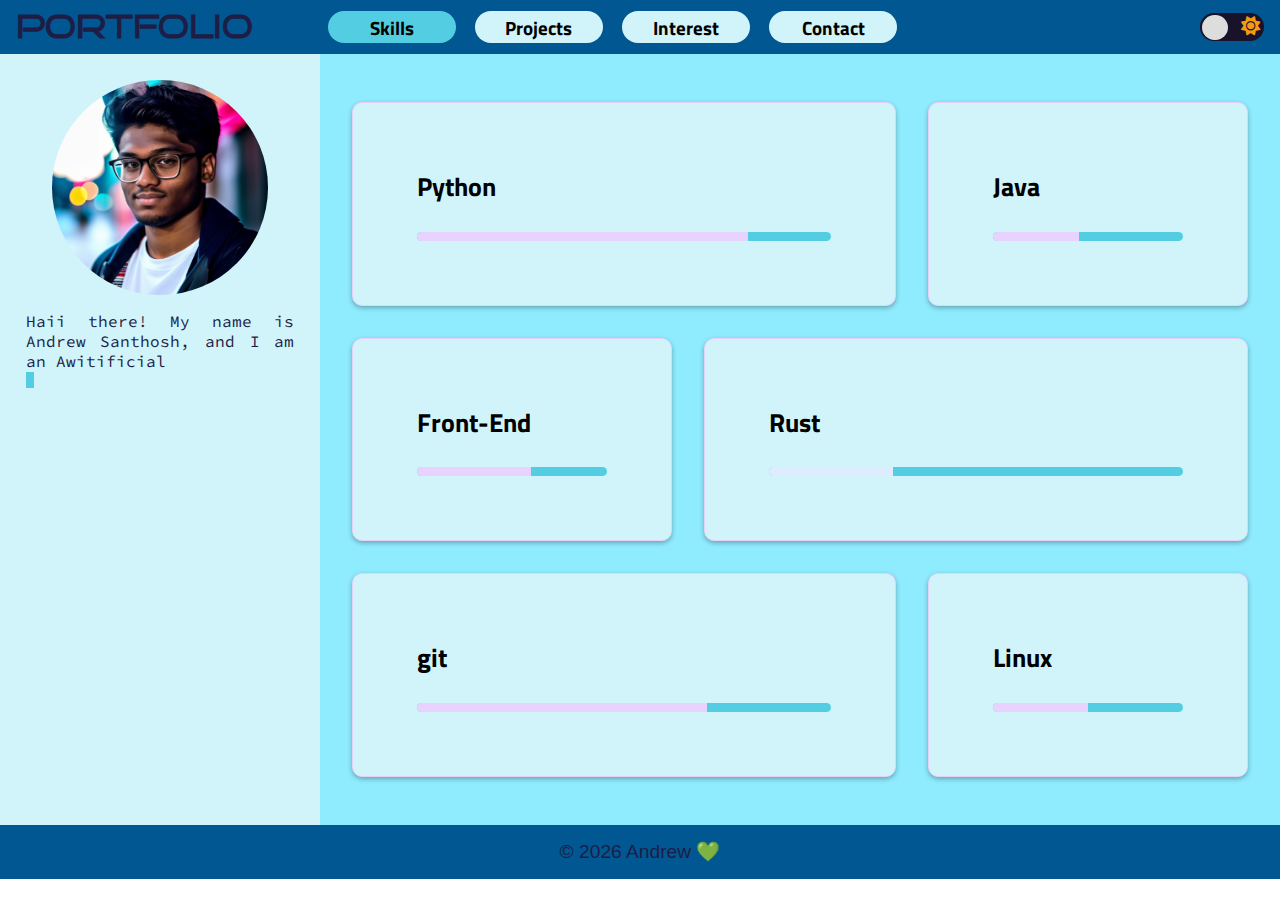
==== commit cac86345: "added og tags" ====
--- a/index.html
+++ b/index.html
@@ -3,6 +3,24 @@
     <head>
         <meta charset="UTF-8" />
         <meta content="width=device-width, initial-scale=1.0" name="viewport" />
+        <meta
+            property="og:title"
+            content="Andrew's Creative Portfolio: Showcasing Artificial Intelligence, Web Development, and More"
+        />
+        <meta
+            property="og:description"
+            content="Explore Andrew's portfolio to see a showcase of his creative work, including stunning designs and innovative solutions."
+        />
+        <meta property="og:image" content="static/images/profile.jpg" />
+        <meta property="og:image:alt" content="Andrew's profile picture" />
+        <meta property="og:url" content="https://andrew264.github.io/" />
+        <meta property="og:type" content="portfolio" />
+        <meta property="og:site_name" content="Andrew's Portfolio" />
+        <meta
+            name="description"
+            content="Andrew's portfolio showcases a collection of his projects. Explore Andrew's work and get inspired by the creative solutions and innovative designs."
+        />
+
         <title>My Portfolio</title>
         <link
             href="https://cdnjs.cloudflare.com/ajax/libs/font-awesome/6.4.0/css/all.min.css"
--- a/static/css/style.css
+++ b/static/css/style.css
@@ -1,19 +1,22 @@
 @import 'colors.css';
+
+@import url('https://fonts.googleapis.com/css2?family=Bruno+Ace&display=swap');
+@import url('https://fonts.googleapis.com/css2?family=Source+Code+Pro&display=swap');
+@import url('https://fonts.googleapis.com/css2?family=Titillium+Web:wght@600;700&display=swap');
+@import url('https://fonts.googleapis.com/css2?family=Noto+Sans:ital,wght@0,400;0,700;1,400&display=swap');
 
 * {
     box-sizing: border-box;
     margin: 0;
     padding: 0;
     transition: all cubic-bezier(0.08, 1.25, 0, 1.25) 0.5s;
-    @import url('https://fonts.googleapis.com/css2?family=Roboto:ital,wght@0,300;0,400;0,500;0,700;1,300;1,400;1,500;1,700&display=swap');
-    @import url('https://fonts.googleapis.com/css2?family=Source+Code+Pro&display=swap');
 }
 
 .container {
     background-color: var(--secondary-color);
     display: flex;
     flex-direction: row;
-    font-family: 'Roboto', sans-serif;
+    font-family: 'Noto Sans', sans-serif;
 }
 
 .dark .container {
@@ -108,9 +111,10 @@
 }
 
 .nav-button-item {
+    font-family: 'Titillium Web', sans-serif;
     margin-right: 1em;
     width: 10vw;
-    height: 2vw;
+    height: 2.5vw;
     border-radius: 50px;
     text-align: center;
     background-color: var(--secondary-color);
@@ -221,6 +225,7 @@
 }
 
 header h1 {
+    font-family: 'Bruno Ace', cursive;
     font-size: 2.5vw;
     font-weight: bolder;
 }
@@ -340,4 +345,13 @@
     .profile-pic img {
         max-width: 50%;
     }
-}
+
+    header {
+        height: 16vh;
+    }
+
+    #page-title {
+        font-size: 4vh;
+        width: 75vw;
+    }
+}
--- a/static/css/skills.css
+++ b/static/css/skills.css
@@ -47,6 +47,7 @@
 .card h3 {
     font-size: 2vw;
     font-weight: bold;
+    font-family: 'Titillium Web', sans-serif;
     margin-bottom: 1em;
 }
 
@@ -85,6 +86,7 @@
     z-index: 1;
     font-size: 1vw;
     text-align: justify;
+    font-style: italic;
 }
 
 .dark .tooltip .tooltip-text {
--- a/static/css/projects.css
+++ b/static/css/projects.css
@@ -18,6 +18,7 @@
     border-radius: 10px;
     box-shadow: 0 2px 5px rgba(0, 0, 0, 0.3);
     width: calc(50% - 3em);
+    height: fit-content;
 }
 
 .dark .project-card {
@@ -42,6 +43,7 @@
 .project-content h3 {
     font-size: 2vw;
     font-weight: bold;
+    font-family: 'Titillium Web', sans-serif;
     margin-bottom: 1em;
 }
 
--- a/static/css/interests.css
+++ b/static/css/interests.css
@@ -51,6 +51,7 @@
 .interest-content h3 {
     font-size: 2vw;
     font-weight: bold;
+    font-family: 'Titillium Web', sans-serif;
 }
 
 .interest-content p {
--- a/static/css/contact.css
+++ b/static/css/contact.css
@@ -44,6 +44,7 @@
 
 .contact-item h3 {
     font-size: 2vw;
+    font-family: 'Titillium Web', sans-serif;
     font-weight: bold;
     margin-bottom: 1em;
 }
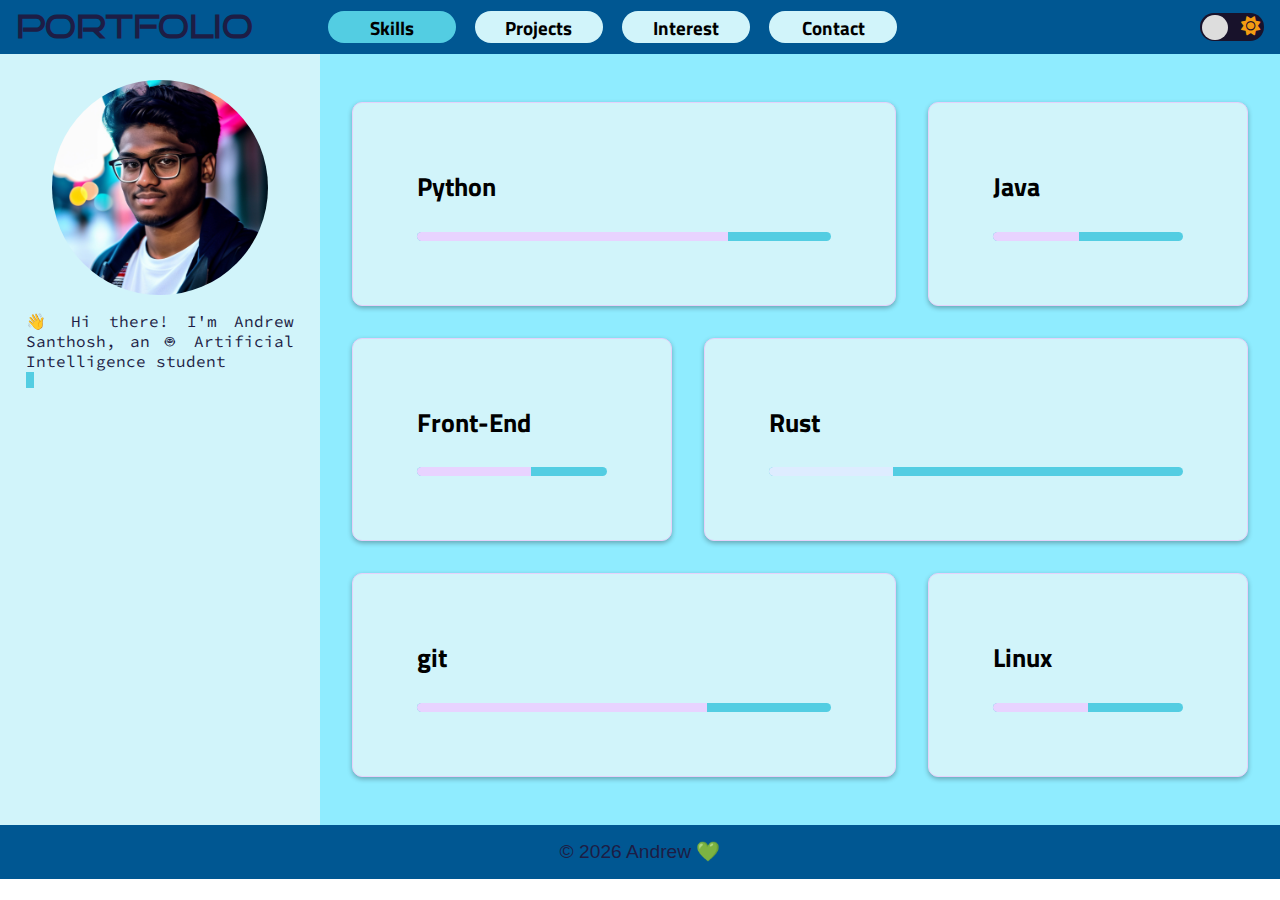
==== commit edcd6a97: "update link" ====
--- a/index.html
+++ b/index.html
@@ -11,7 +11,10 @@
             property="og:description"
             content="Explore Andrew's portfolio to see a showcase of his creative work, including stunning designs and innovative solutions."
         />
-        <meta property="og:image" content="static/images/profile.jpg" />
+        <meta
+            property="og:image"
+            content="https://andrew264.github.io/static/images/profile.jpg"
+        />
         <meta property="og:image:alt" content="Andrew's profile picture" />
         <meta property="og:url" content="https://andrew264.github.io/" />
         <meta property="og:type" content="portfolio" />
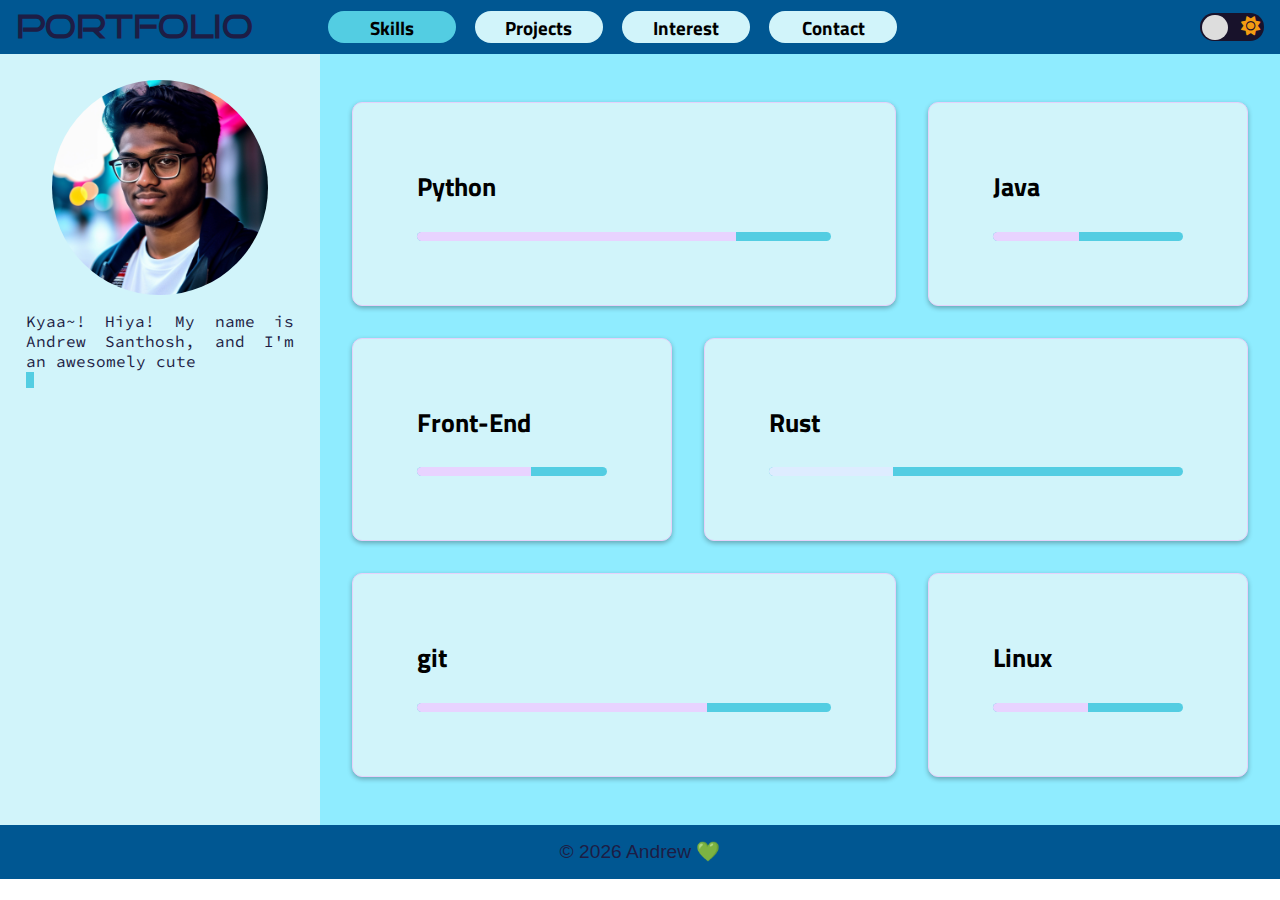
==== commit a92f87cb: "update og tags" ====
--- a/index.html
+++ b/index.html
@@ -17,7 +17,7 @@
         />
         <meta property="og:image:alt" content="Andrew's profile picture" />
         <meta property="og:url" content="https://andrew264.github.io/" />
-        <meta property="og:type" content="portfolio" />
+        <meta property="og:type" content="website" />
         <meta property="og:site_name" content="Andrew's Portfolio" />
         <meta
             name="description"
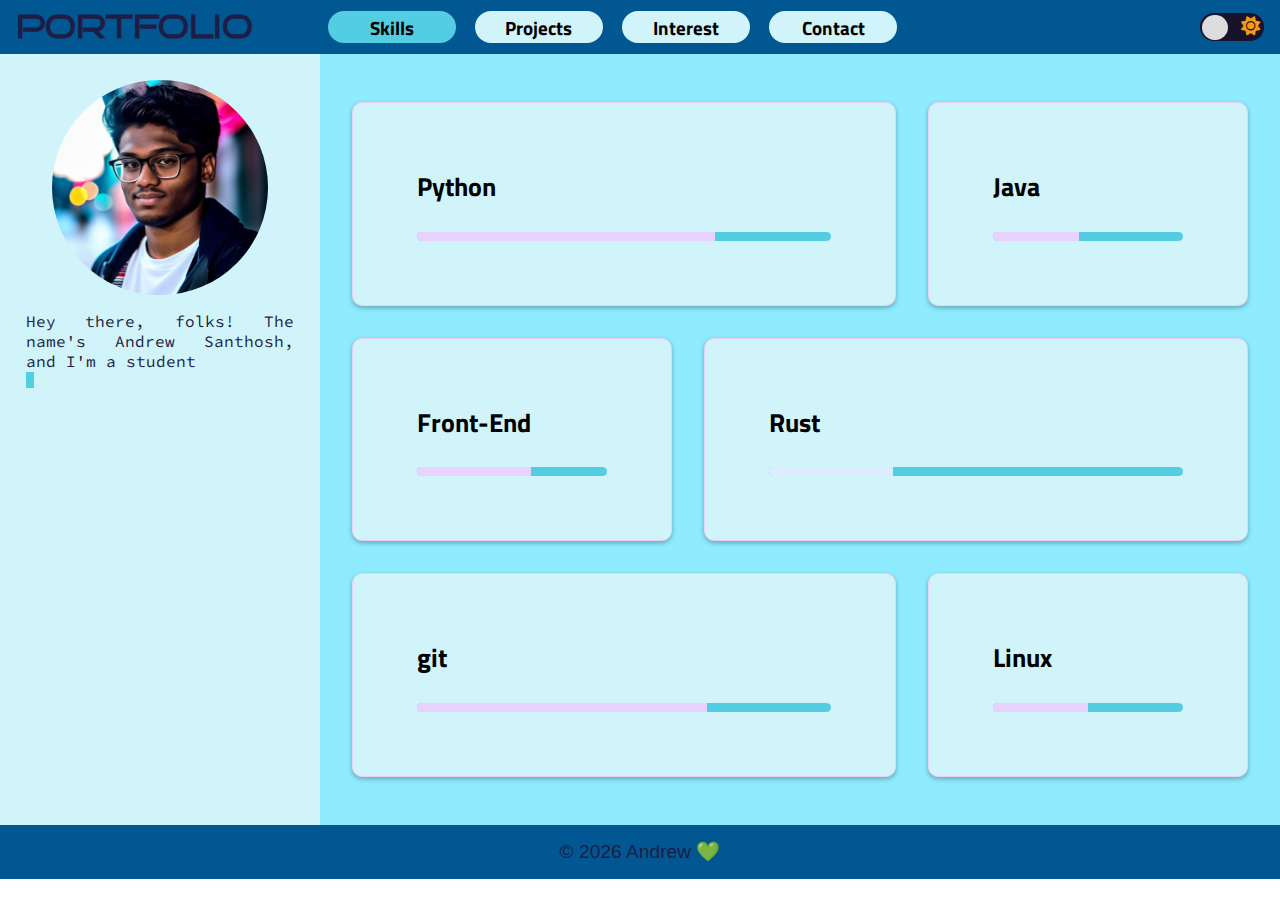
==== commit 57067eab: "update og tags part 2" ====
--- a/index.html
+++ b/index.html
@@ -13,11 +13,22 @@
         />
         <meta
             property="og:image"
+            content="http://andrew264.github.io/static/images/profile.jpg"
+        />
+        <meta
+            property="og:image:secure_url"
             content="https://andrew264.github.io/static/images/profile.jpg"
         />
+        <meta property="og:image:width" content="1024" />
+        <meta property="og:image:height" content="1024" />
+        <meta property="og:image:type" content="image/png" />
+        <meta property="profile:first_name" content="Andrew" />
+        <meta property="profile:last_name" content="Santhosh" />
+        <meta property="profile:gender" content="male" />
+        <meta property="profile:username" content="andrew264" />
         <meta property="og:image:alt" content="Andrew's profile picture" />
         <meta property="og:url" content="https://andrew264.github.io/" />
-        <meta property="og:type" content="website" />
+        <meta property="og:type" content="profile" />
         <meta property="og:site_name" content="Andrew's Portfolio" />
         <meta
             name="description"
